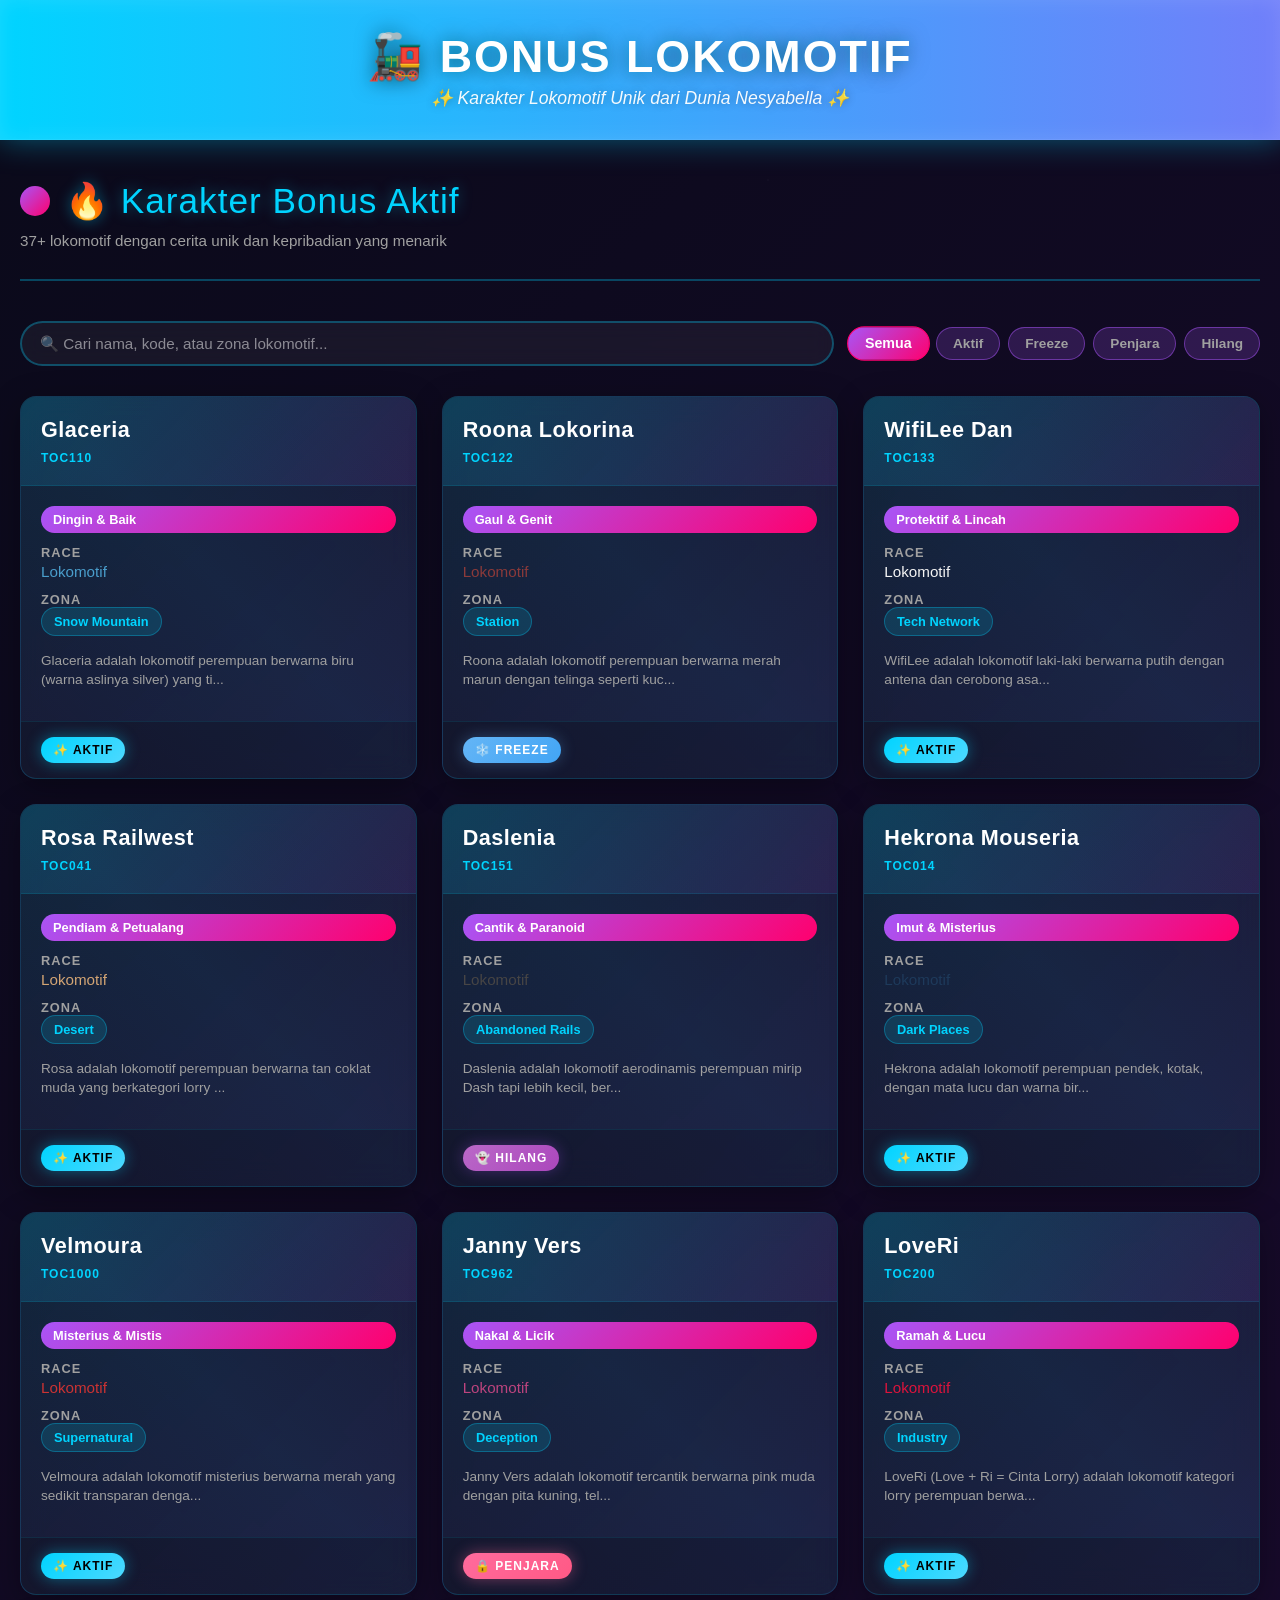
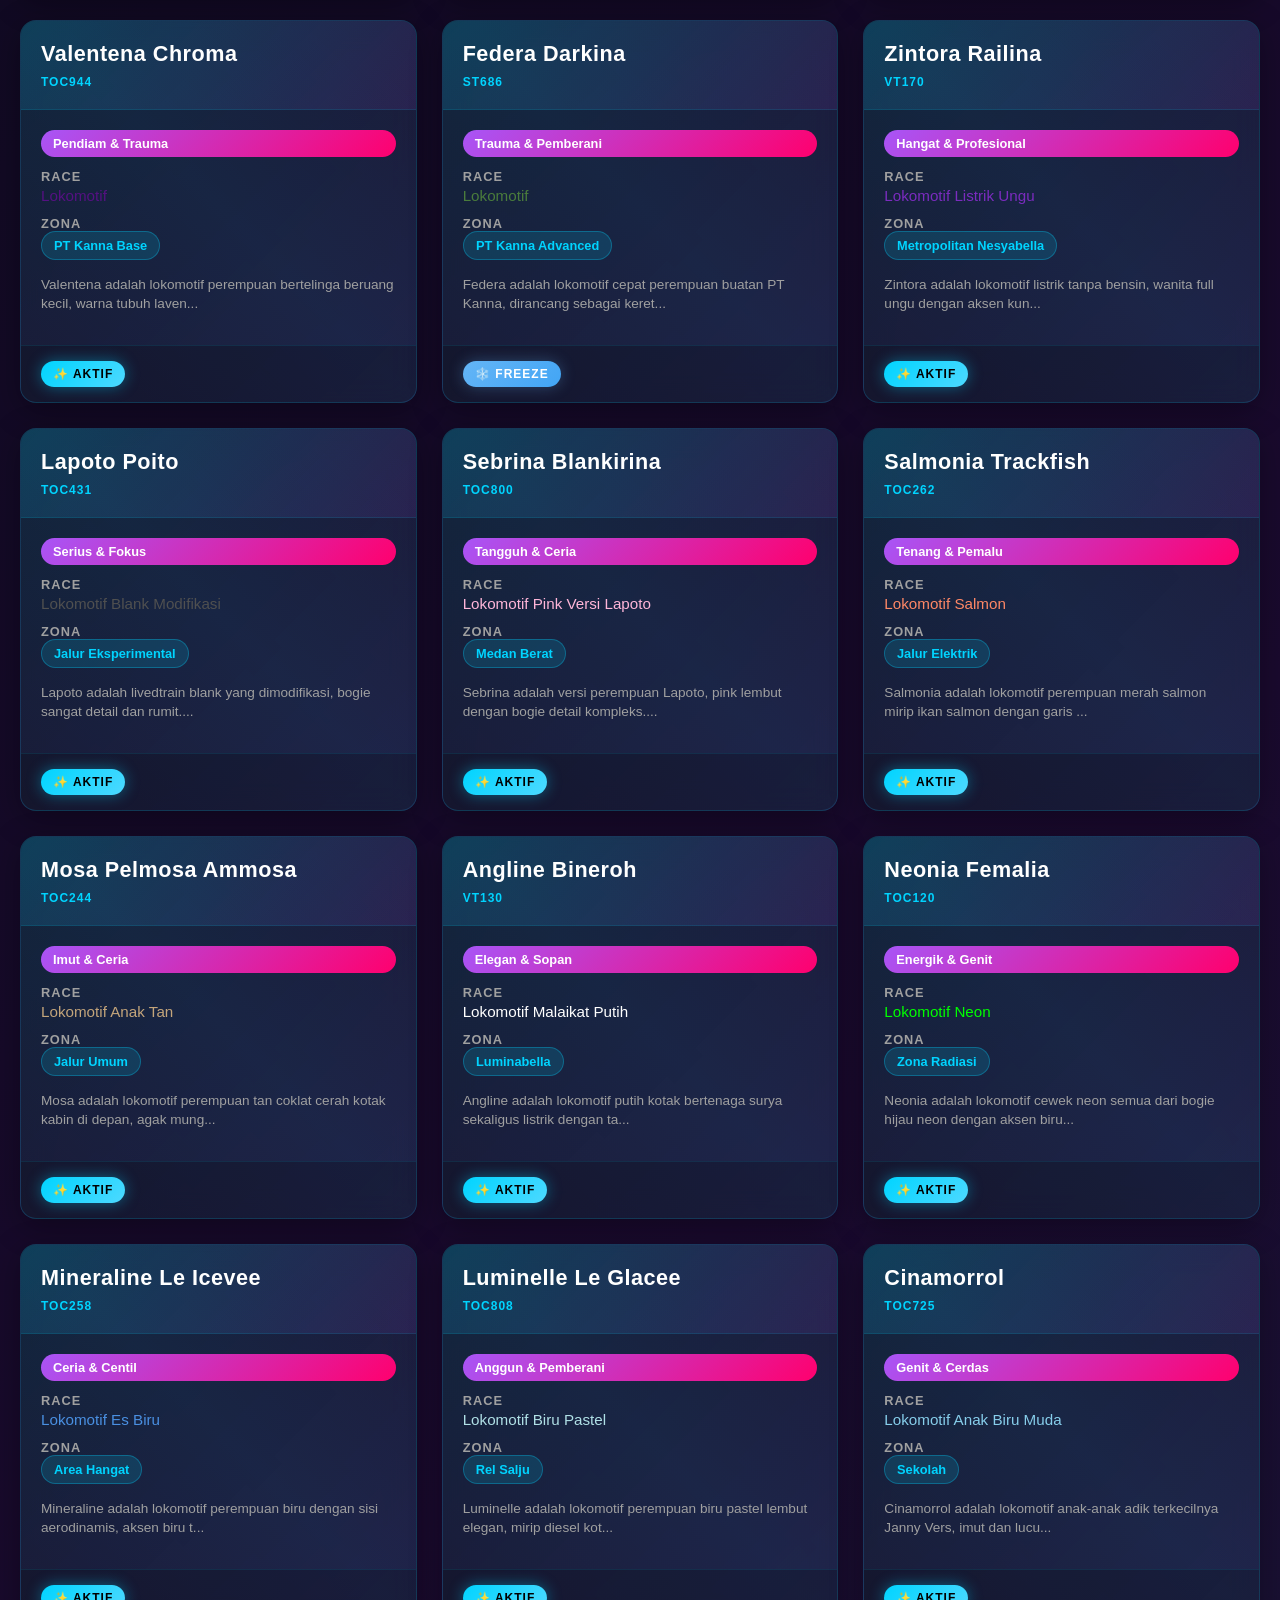
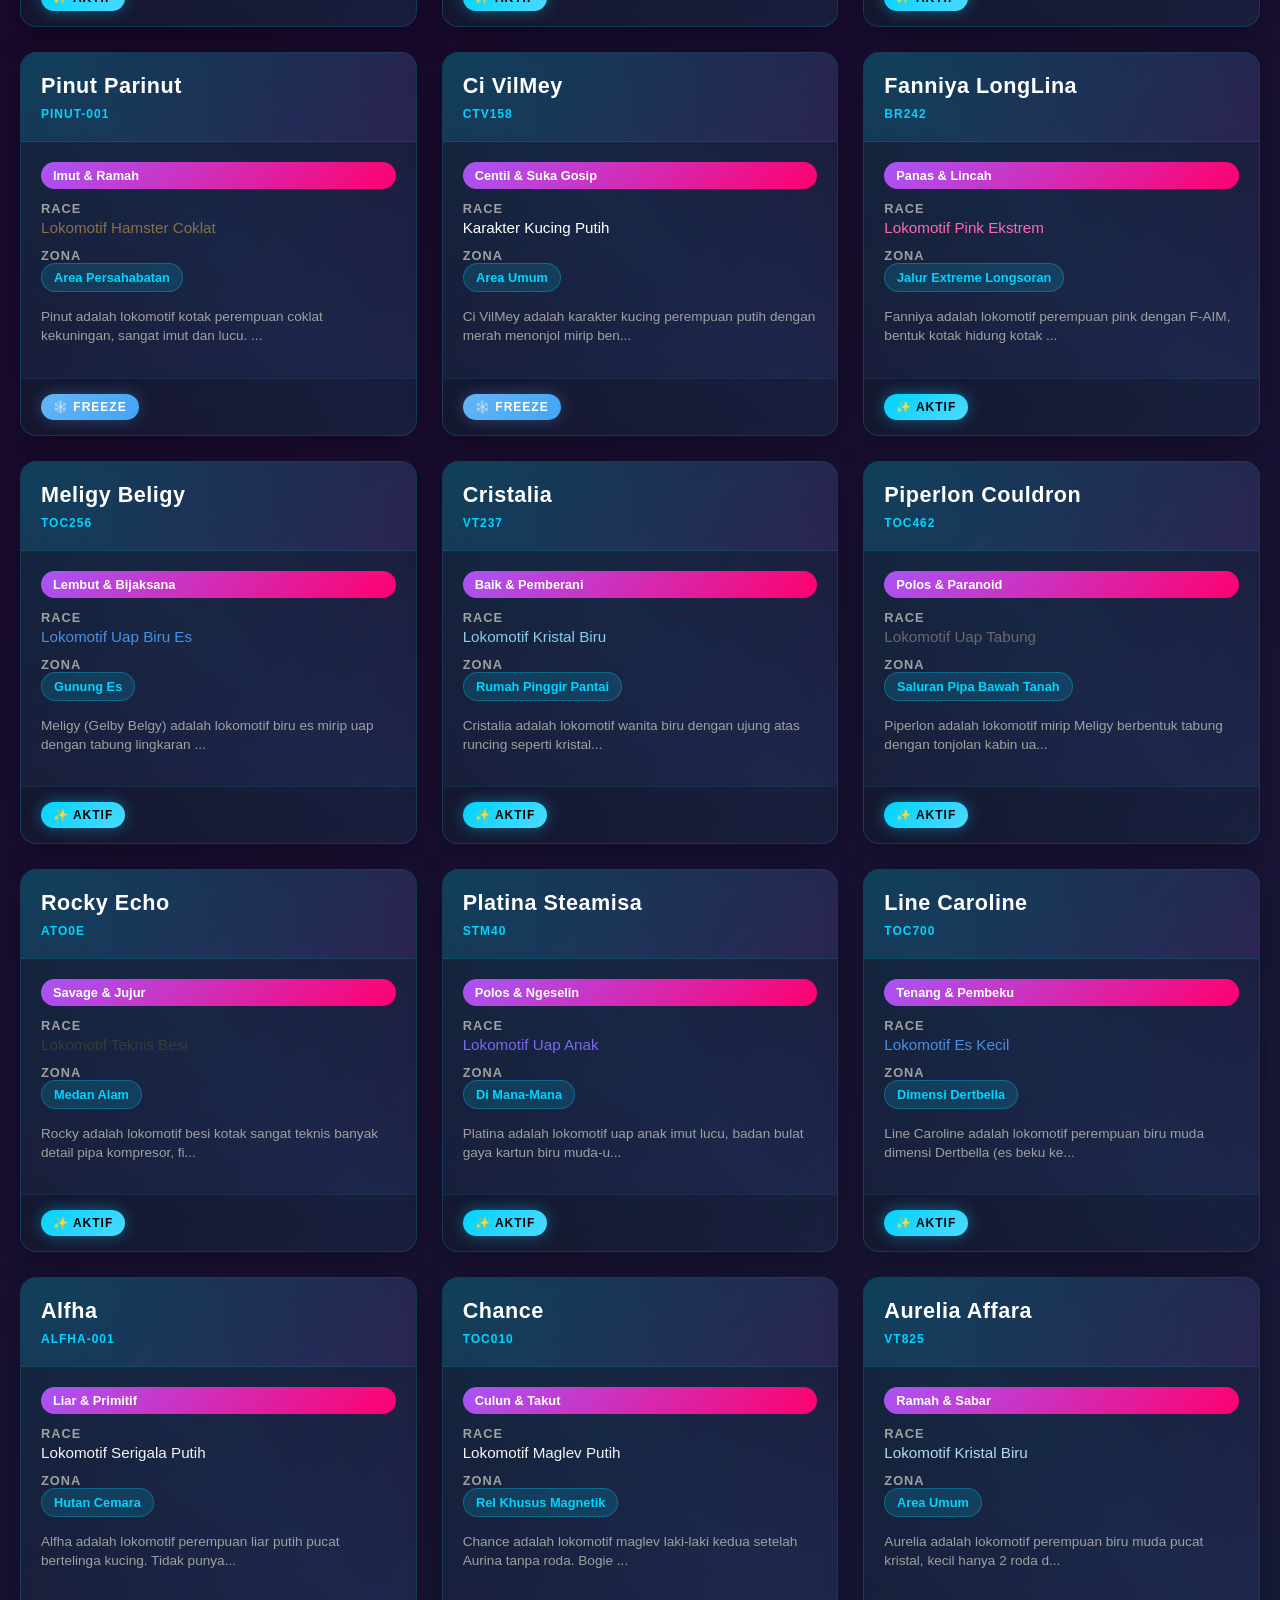
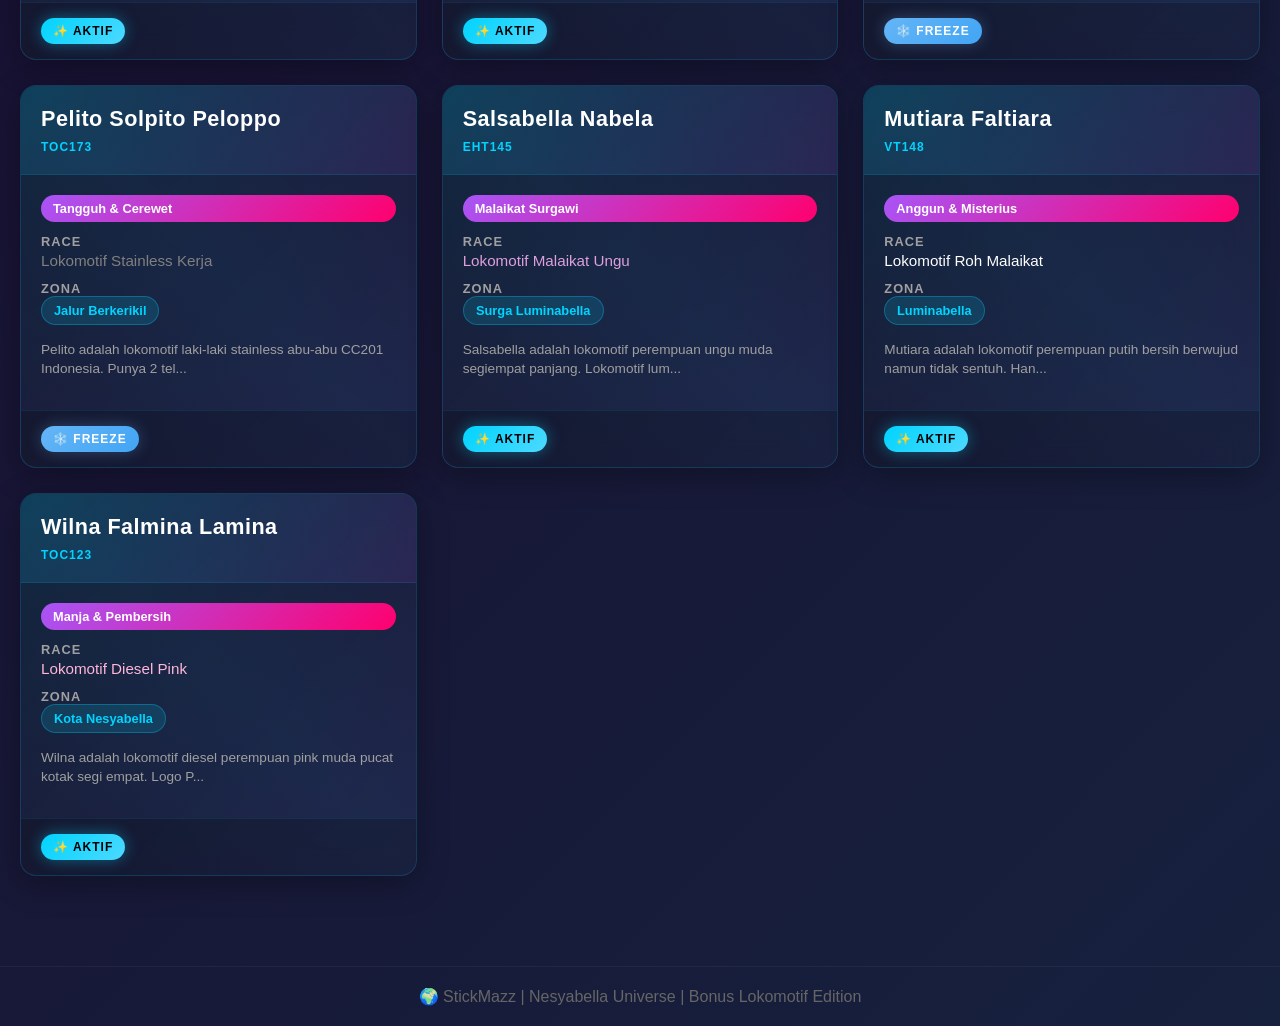
==== Bonus Characters Enhanced.html @ 3838b9ca "Add files via upload" ====
<!DOCTYPE html>
<html lang="id">
<head>
    <meta charset="UTF-8">
    <meta name="viewport" content="width=device-width, initial-scale=1.0">
    <title>🚂 StickMazz - Bonus Lokomotif (Enhanced)</title>
    <style>
        * {
            margin: 0;
            padding: 0;
            box-sizing: border-box;
        }

        body {
            font-family: 'Segoe UI', Tahoma, Geneva, Verdana, sans-serif;
            background: linear-gradient(135deg, #0a0a1a 0%, #1a0a2e 50%, #16213e 100%);
            color: #e0e0e0;
            min-height: 100vh;
            position: relative;
            overflow-x: hidden;
        }

        /* Background particles effect */
        body::before {
            content: '';
            position: fixed;
            top: 0;
            left: 0;
            width: 100%;
            height: 100%;
            background: radial-gradient(2px 2px at 20% 30%, #eee, rgba(0,0,0,0)),
                        radial-gradient(2px 2px at 60% 70%, #fff, rgba(0,0,0,0)),
                        radial-gradient(1px 1px at 50% 50%, #ddd, rgba(0,0,0,0)),
                        radial-gradient(1px 1px at 80% 10%, #fff, rgba(0,0,0,0)),
                        radial-gradient(2px 2px at 90% 60%, #eee, rgba(0,0,0,0)),
                        radial-gradient(1px 1px at 30% 80%, #fff, rgba(0,0,0,0));
            background-size: 500% 500%, 350% 350%, 250% 250%, 200% 200%, 150% 150%, 100% 100%;
            background-position: 0% 0%, 40% 60%, 130% 270%, 70% 100%, 150% 140%, 90% 10%;
            background-repeat: repeat;
            pointer-events: none;
            z-index: 1;
            opacity: 0.03;
            animation: shift 20s infinite linear;
        }

        @keyframes shift {
            0% { background-position: 0% 0%, 40% 60%, 130% 270%, 70% 100%, 150% 140%, 90% 10%; }
            100% { background-position: 100% 100%, 140% 160%, 230% 370%, 170% 200%, 250% 240%, 190% 110%; }
        }

        header {
            position: relative;
            z-index: 10;
            background: linear-gradient(90deg, #00d4ff 0%, #a855f7 50%, #ff006e 100%);
            background-size: 300% 300%;
            animation: gradientShift 8s ease infinite;
            padding: 30px 20px;
            text-align: center;
            box-shadow: 0 0 30px rgba(0, 212, 255, 0.4), inset 0 0 20px rgba(255, 255, 255, 0.1);
            border-bottom: 1px solid rgba(255, 255, 255, 0.1);
        }

        @keyframes gradientShift {
            0% { background-position: 0% 50%; }
            50% { background-position: 100% 50%; }
            100% { background-position: 0% 50%; }
        }

        header h1 {
            font-size: 2.8rem;
            color: #fff;
            text-shadow: 0 0 20px rgba(0, 0, 0, 0.5), 0 0 10px rgba(0, 212, 255, 0.3);
            margin-bottom: 5px;
            letter-spacing: 2px;
            font-weight: 800;
        }

        header p {
            font-size: 1.1rem;
            color: rgba(255, 255, 255, 0.95);
            font-style: italic;
            text-shadow: 0 0 10px rgba(0, 0, 0, 0.3);
        }

        .container {
            max-width: 1600px;
            margin: 0 auto;
            padding: 40px 20px;
            position: relative;
            z-index: 2;
        }

        .section-header {
            margin-bottom: 40px;
            padding-bottom: 20px;
            border-bottom: 2px solid rgba(0, 212, 255, 0.3);
        }

        .section-title {
            font-size: 2.2rem;
            color: #00d4ff;
            margin-bottom: 10px;
            text-shadow: 0 0 15px rgba(0, 212, 255, 0.4);
            letter-spacing: 1px;
            display: flex;
            align-items: center;
            gap: 15px;
        }

        .section-title::before {
            content: '';
            display: inline-block;
            width: 30px;
            height: 30px;
            background: linear-gradient(135deg, #a855f7, #ff006e);
            border-radius: 50%;
            animation: pulse 2s ease-in-out infinite;
        }

        @keyframes pulse {
            0%, 100% { transform: scale(1); }
            50% { transform: scale(1.2); }
        }

        .section-subtitle {
            font-size: 0.95rem;
            color: #a0a0a0;
            margin-bottom: 10px;
        }

        /* Search & Filter Section */
        .search-section {
            display: flex;
            gap: 15px;
            margin-bottom: 30px;
            flex-wrap: wrap;
            align-items: center;
        }

        .search-box {
            flex: 1;
            min-width: 250px;
            position: relative;
        }

        .search-box input {
            width: 100%;
            padding: 12px 18px;
            background: rgba(255, 255, 255, 0.05);
            border: 2px solid rgba(0, 212, 255, 0.3);
            border-radius: 25px;
            color: #fff;
            font-size: 0.95rem;
            backdrop-filter: blur(10px);
            transition: all 0.3s ease;
        }

        .search-box input:focus {
            outline: none;
            border-color: #00d4ff;
            background: rgba(0, 212, 255, 0.1);
            box-shadow: 0 0 20px rgba(0, 212, 255, 0.3);
        }

        .search-box input::placeholder {
            color: rgba(255, 255, 255, 0.5);
        }

        .filter-chips {
            display: flex;
            gap: 8px;
            flex-wrap: wrap;
        }

        .filter-btn {
            padding: 8px 16px;
            background: rgba(168, 85, 247, 0.2);
            border: 1px solid rgba(168, 85, 247, 0.5);
            border-radius: 20px;
            color: #a0a0a0;
            cursor: pointer;
            transition: all 0.3s ease;
            font-size: 0.85rem;
            font-weight: 600;
        }

        .filter-btn:hover,
        .filter-btn.active {
            background: linear-gradient(135deg, #a855f7, #ff006e);
            border-color: #ff006e;
            color: #fff;
            transform: scale(1.05);
        }

        /* Grid Layout */
        .grid-container {
            display: grid;
            grid-template-columns: repeat(auto-fill, minmax(300px, 1fr));
            gap: 25px;
            margin-bottom: 50px;
        }

        /* Character Card - PREMIUM DESIGN */
        .char-card {
            position: relative;
            height: 100%;
            cursor: pointer;
            perspective: 1000px;
        }

        .card-inner {
            background: linear-gradient(135deg, rgba(20, 20, 40, 0.9), rgba(40, 20, 60, 0.7));
            border: 1px solid rgba(0, 212, 255, 0.2);
            border-radius: 16px;
            padding: 0;
            backdrop-filter: blur(15px);
            transition: all 0.4s cubic-bezier(0.34, 1.56, 0.64, 1);
            display: flex;
            flex-direction: column;
            height: 100%;
            overflow: hidden;
            position: relative;
            box-shadow: 0 8px 32px rgba(0, 0, 0, 0.3);
        }

        /* Animated gradient background */
        .card-inner::before {
            content: '';
            position: absolute;
            top: 0;
            left: 0;
            right: 0;
            bottom: 0;
            background: linear-gradient(45deg, 
                transparent 0%, 
                rgba(0, 212, 255, 0.1) 50%, 
                transparent 100%);
            background-size: 200% 200%;
            animation: gradientFlow 6s ease infinite;
            pointer-events: none;
            z-index: 1;
        }

        @keyframes gradientFlow {
            0% { background-position: 0% 0%; }
            50% { background-position: 100% 100%; }
            100% { background-position: 0% 0%; }
        }

        .char-card:hover .card-inner {
            transform: translateY(-12px) scale(1.02);
            border-color: rgba(0, 212, 255, 0.6);
            box-shadow: 0 16px 48px rgba(0, 212, 255, 0.3), inset 0 0 20px rgba(0, 212, 255, 0.1);
        }

        .card-header {
            padding: 20px;
            background: linear-gradient(135deg, rgba(0, 212, 255, 0.15), rgba(168, 85, 247, 0.1));
            border-bottom: 1px solid rgba(0, 212, 255, 0.1);
            position: relative;
            z-index: 2;
        }

        .char-name {
            font-size: 1.35rem;
            font-weight: 800;
            color: #fff;
            margin-bottom: 8px;
            letter-spacing: 0.5px;
        }

        .char-code {
            font-size: 0.75rem;
            color: #00d4ff;
            font-weight: 600;
            letter-spacing: 1px;
            text-transform: uppercase;
        }

        .card-body {
            padding: 20px;
            flex-grow: 1;
            display: flex;
            flex-direction: column;
            position: relative;
            z-index: 2;
        }

        .info-item {
            margin-bottom: 12px;
            font-size: 0.9rem;
        }

        .info-label {
            color: #a0a0a0;
            font-weight: 600;
            font-size: 0.8rem;
            text-transform: uppercase;
            letter-spacing: 1px;
        }

        .info-value {
            color: #fff;
            margin-top: 3px;
            font-size: 0.95rem;
        }

        .vibe-tag {
            display: inline-block;
            background: linear-gradient(135deg, #a855f7, #ff006e);
            color: #fff;
            padding: 6px 12px;
            border-radius: 15px;
            font-size: 0.8rem;
            font-weight: 600;
            margin-bottom: 12px;
        }

        .zone-tag {
            display: inline-block;
            background: rgba(0, 212, 255, 0.15);
            color: #00d4ff;
            padding: 6px 12px;
            border-radius: 15px;
            font-size: 0.8rem;
            font-weight: 600;
            border: 1px solid rgba(0, 212, 255, 0.3);
        }

        .card-footer {
            padding: 15px 20px;
            border-top: 1px solid rgba(0, 212, 255, 0.1);
            background: rgba(0, 0, 0, 0.2);
            position: relative;
            z-index: 2;
            display: flex;
            justify-content: space-between;
            align-items: center;
        }

        /* Status Indicators */
        .status-badge {
            display: inline-flex;
            align-items: center;
            gap: 6px;
            padding: 6px 12px;
            border-radius: 20px;
            font-size: 0.75rem;
            font-weight: 700;
            text-transform: uppercase;
            letter-spacing: 1px;
            backdrop-filter: blur(10px);
        }

        .status-active {
            background: linear-gradient(135deg, #00d4ff, #4dd9ff);
            color: #000;
            box-shadow: 0 0 15px rgba(0, 212, 255, 0.4);
            animation: pulse-glow 2s ease-in-out infinite;
        }

        .status-inactive {
            background: linear-gradient(135deg, #64b5f6, #42a5f5);
            color: #fff;
            box-shadow: 0 0 15px rgba(100, 181, 246, 0.3);
            animation: freeze-pulse 3s ease-in-out infinite;
        }

        .status-suspended {
            background: linear-gradient(135deg, #ff6b9d, #ff5985);
            color: #fff;
            box-shadow: 0 0 15px rgba(255, 107, 157, 0.4);
            animation: danger-pulse 0.6s ease-in-out infinite;
        }

        .status-missing {
            background: linear-gradient(135deg, #ba68c8, #ab47bc);
            color: #fff;
            box-shadow: 0 0 15px rgba(168, 85, 247, 0.3);
            animation: fade-pulse 4s ease-in-out infinite;
        }

        .status-planning {
            background: linear-gradient(135deg, #ffd54f, #ffb74d);
            color: #000;
            box-shadow: 0 0 15px rgba(255, 213, 79, 0.3);
            animation: shimmer 2s ease-in-out infinite;
        }

        @keyframes pulse-glow {
            0%, 100% { box-shadow: 0 0 15px rgba(0, 212, 255, 0.4); }
            50% { box-shadow: 0 0 25px rgba(0, 212, 255, 0.7); }
        }

        @keyframes freeze-pulse {
            0%, 100% { opacity: 0.8; }
            50% { opacity: 0.6; }
        }

        @keyframes danger-pulse {
            0%, 100% { transform: scale(1); }
            50% { transform: scale(1.1); }
        }

        @keyframes fade-pulse {
            0%, 100% { opacity: 0.6; }
            50% { opacity: 0.3; }
        }

        @keyframes shimmer {
            0%, 100% { opacity: 1; }
            50% { opacity: 0.7; }
        }

        /* Modal */
        .modal {
            display: none;
            position: fixed;
            top: 0;
            left: 0;
            width: 100%;
            height: 100%;
            background: linear-gradient(135deg, rgba(0, 0, 0, 0.7), rgba(40, 20, 60, 0.5));
            backdrop-filter: blur(8px);
            z-index: 1000;
            align-items: center;
            justify-content: center;
            padding: 20px;
            animation: fadeIn 0.3s ease;
        }

        .modal.show {
            display: flex;
        }

        @keyframes fadeIn {
            from { opacity: 0; }
            to { opacity: 1; }
        }

        .modal-content {
            background: linear-gradient(135deg, #0a0a1a 0%, #1a0a2e 100%);
            border: 1px solid rgba(0, 212, 255, 0.3);
            border-radius: 20px;
            padding: 40px;
            max-width: 800px;
            width: 100%;
            max-height: 85vh;
            overflow-y: auto;
            box-shadow: 0 0 60px rgba(0, 212, 255, 0.4), inset 0 0 30px rgba(0, 212, 255, 0.1);
            animation: slideUp 0.4s cubic-bezier(0.34, 1.56, 0.64, 1);
            position: relative;
            z-index: 1001;
        }

        @keyframes slideUp {
            from {
                opacity: 0;
                transform: translateY(40px);
            }
            to {
                opacity: 1;
                transform: translateY(0);
            }
        }

        .modal-close {
            position: absolute;
            top: 20px;
            right: 20px;
            background: rgba(255, 107, 157, 0.2);
            border: none;
            color: #ff6b9d;
            font-size: 28px;
            cursor: pointer;
            width: 40px;
            height: 40px;
            border-radius: 50%;
            display: flex;
            align-items: center;
            justify-content: center;
            transition: all 0.3s ease;
        }

        .modal-close:hover {
            background: rgba(255, 107, 157, 0.4);
            transform: scale(1.2) rotate(90deg);
        }

        .modal-header {
            margin-bottom: 30px;
            padding-bottom: 20px;
            border-bottom: 2px solid rgba(0, 212, 255, 0.3);
        }

        .modal-title {
            font-size: 2rem;
            color: #00d4ff;
            text-shadow: 0 0 15px rgba(0, 212, 255, 0.3);
            margin-bottom: 10px;
        }

        .modal-meta {
            display: flex;
            gap: 15px;
            flex-wrap: wrap;
            margin-top: 15px;
        }

        .modal-body {
            color: #e0e0e0;
            line-height: 1.7;
        }

        .modal-body p {
            margin-bottom: 18px;
            text-align: justify;
        }

        .modal-body strong {
            color: #00d4ff;
        }

        /* Responsive */
        @media (max-width: 768px) {
            header h1 {
                font-size: 1.8rem;
            }

            .grid-container {
                grid-template-columns: repeat(auto-fill, minmax(260px, 1fr));
                gap: 15px;
            }

            .modal-content {
                padding: 30px 20px;
                margin: 20px;
            }

            .section-title {
                font-size: 1.6rem;
            }
        }

        footer {
            text-align: center;
            padding: 20px;
            color: #666;
            border-top: 1px solid rgba(255, 255, 255, 0.05);
            position: relative;
            z-index: 2;
        }
    </style>
</head>
<body>
    <header>
        <h1>🚂 BONUS LOKOMOTIF</h1>
        <p>✨ Karakter Lokomotif Unik dari Dunia Nesyabella ✨</p>
    </header>

    <div class="container">
        <div class="section-header">
            <div class="section-title">🔥 Karakter Bonus Aktif</div>
            <p class="section-subtitle">37+ lokomotif dengan cerita unik dan kepribadian yang menarik</p>
        </div>

        <div class="search-section">
            <div class="search-box">
                <input type="text" id="searchInput" placeholder="🔍 Cari nama, kode, atau zona lokomotif...">
            </div>
            <div class="filter-chips">
                <button class="filter-btn active" data-status="all">Semua</button>
                <button class="filter-btn" data-status="active">Aktif</button>
                <button class="filter-btn" data-status="inactive">Freeze</button>
                <button class="filter-btn" data-status="suspended">Penjara</button>
                <button class="filter-btn" data-status="missing">Hilang</button>
            </div>
        </div>

        <div class="grid-container" id="charactersGrid"></div>
    </div>

    <!-- Modal -->
    <div class="modal" id="detailModal">
        <div class="modal-content">
            <button class="modal-close" onclick="closeModal()">✕</button>
            <div class="modal-header">
                <h2 class="modal-title" id="modalName"></h2>
                <div class="modal-meta" id="modalMeta"></div>
            </div>
            <div class="modal-body" id="modalBody"></div>
        </div>
    </div>

    <footer>
        🌍 StickMazz | Nesyabella Universe | Bonus Lokomotif Edition
    </footer>

    <script>
        // Character data dari bonus-characters.js
        let allCharacters = [];
        let filteredCharacters = [];
        let currentFilter = 'all';
        let currentSearch = '';

        // Load characters (placeholder - akan diisi dari bonus-characters.js)
        async function loadCharacters() {
            // Assume bonusCharactersDatabase tersedia dari bonus-characters.js
            if (typeof bonusCharactersDatabase !== 'undefined') {
                allCharacters = bonusCharactersDatabase;
                filterCharacters();
                renderGrid();
            }
        }

        function filterCharacters() {
            filteredCharacters = allCharacters.filter(char => {
                const matchFilter = currentFilter === 'all' || char.status === currentFilter;
                const matchSearch = currentSearch === '' || 
                    char.name.toLowerCase().includes(currentSearch.toLowerCase()) ||
                    char.code.toLowerCase().includes(currentSearch.toLowerCase()) ||
                    char.zone.toLowerCase().includes(currentSearch.toLowerCase()) ||
                    char.vibe.toLowerCase().includes(currentSearch.toLowerCase());
                return matchFilter && matchSearch;
            });
        }

        function renderGrid() {
            const grid = document.getElementById('charactersGrid');
            grid.innerHTML = filteredCharacters.map(char => `
                <div class="char-card" onclick="openModal('${char.id}')">
                    <div class="card-inner">
                        <div class="card-header">
                            <div class="char-name">${char.name}</div>
                            <div class="char-code">${char.code}</div>
                        </div>
                        <div class="card-body">
                            <div class="vibe-tag">${char.vibe}</div>
                            <div class="info-item">
                                <div class="info-label">Race</div>
                                <div class="info-value" style="color: ${char.color}">${char.race || 'Lokomotif'}</div>
                            </div>
                            <div class="info-item">
                                <div class="info-label">Zona</div>
                                <div class="zone-tag">${char.zone}</div>
                            </div>
                            <div class="info-item" style="margin-top: auto;">
                                <div class="info-value" style="font-size: 0.85rem; color: #a0a0a0; line-height: 1.4;">
                                    ${char.story.substring(0, 80)}...
                                </div>
                            </div>
                        </div>
                        <div class="card-footer">
                            <span class="status-badge status-${char.status}">
                                ${char.status === 'active' ? '✨ AKTIF' : 
                                  char.status === 'inactive' ? '❄️ FREEZE' :
                                  char.status === 'suspended' ? '🔒 PENJARA' :
                                  char.status === 'missing' ? '👻 HILANG' : '📋 PLANNING'}
                            </span>
                        </div>
                    </div>
                </div>
            `).join('');
        }

        function openModal(id) {
            const char = allCharacters.find(c => c.id === id);
            if (!char) return;

            document.getElementById('modalName').textContent = char.name;
            document.getElementById('modalMeta').innerHTML = `
                <span class="status-badge status-${char.status}">
                    ${char.status.toUpperCase()}
                </span>
                <span class="zone-tag">${char.code}</span>
                <span class="zone-tag" style="background: rgba(168,85,247,0.15); border-color: rgba(168,85,247,0.3); color: #ba68c8;">${char.zone}</span>
            `;
            document.getElementById('modalBody').innerHTML = `
                <p><strong>Vibe:</strong> ${char.vibe}</p>
                <p><strong>Zona:</strong> ${char.zone}</p>
                <p><strong>Status:</strong> ${char.status}</p>
                <hr style="border: none; border-top: 1px solid rgba(0,212,255,0.2); margin: 20px 0;">
                <p>${char.story}</p>
            `;
            document.getElementById('detailModal').classList.add('show');
        }

        function closeModal() {
            document.getElementById('detailModal').classList.remove('show');
        }

        // Event listeners
        document.getElementById('searchInput')?.addEventListener('input', (e) => {
            currentSearch = e.target.value;
            filterCharacters();
            renderGrid();
        });

        document.querySelectorAll('.filter-btn').forEach(btn => {
            btn.addEventListener('click', function() {
                document.querySelectorAll('.filter-btn').forEach(b => b.classList.remove('active'));
                this.classList.add('active');
                currentFilter = this.dataset.status;
                filterCharacters();
                renderGrid();
            });
        });

        document.getElementById('detailModal')?.addEventListener('click', (e) => {
            if (e.target.id === 'detailModal') closeModal();
        });

        // Initialize
        window.addEventListener('load', loadCharacters);
    </script>
    <script src="bonus-characters.js"></script>
</body>
</html>
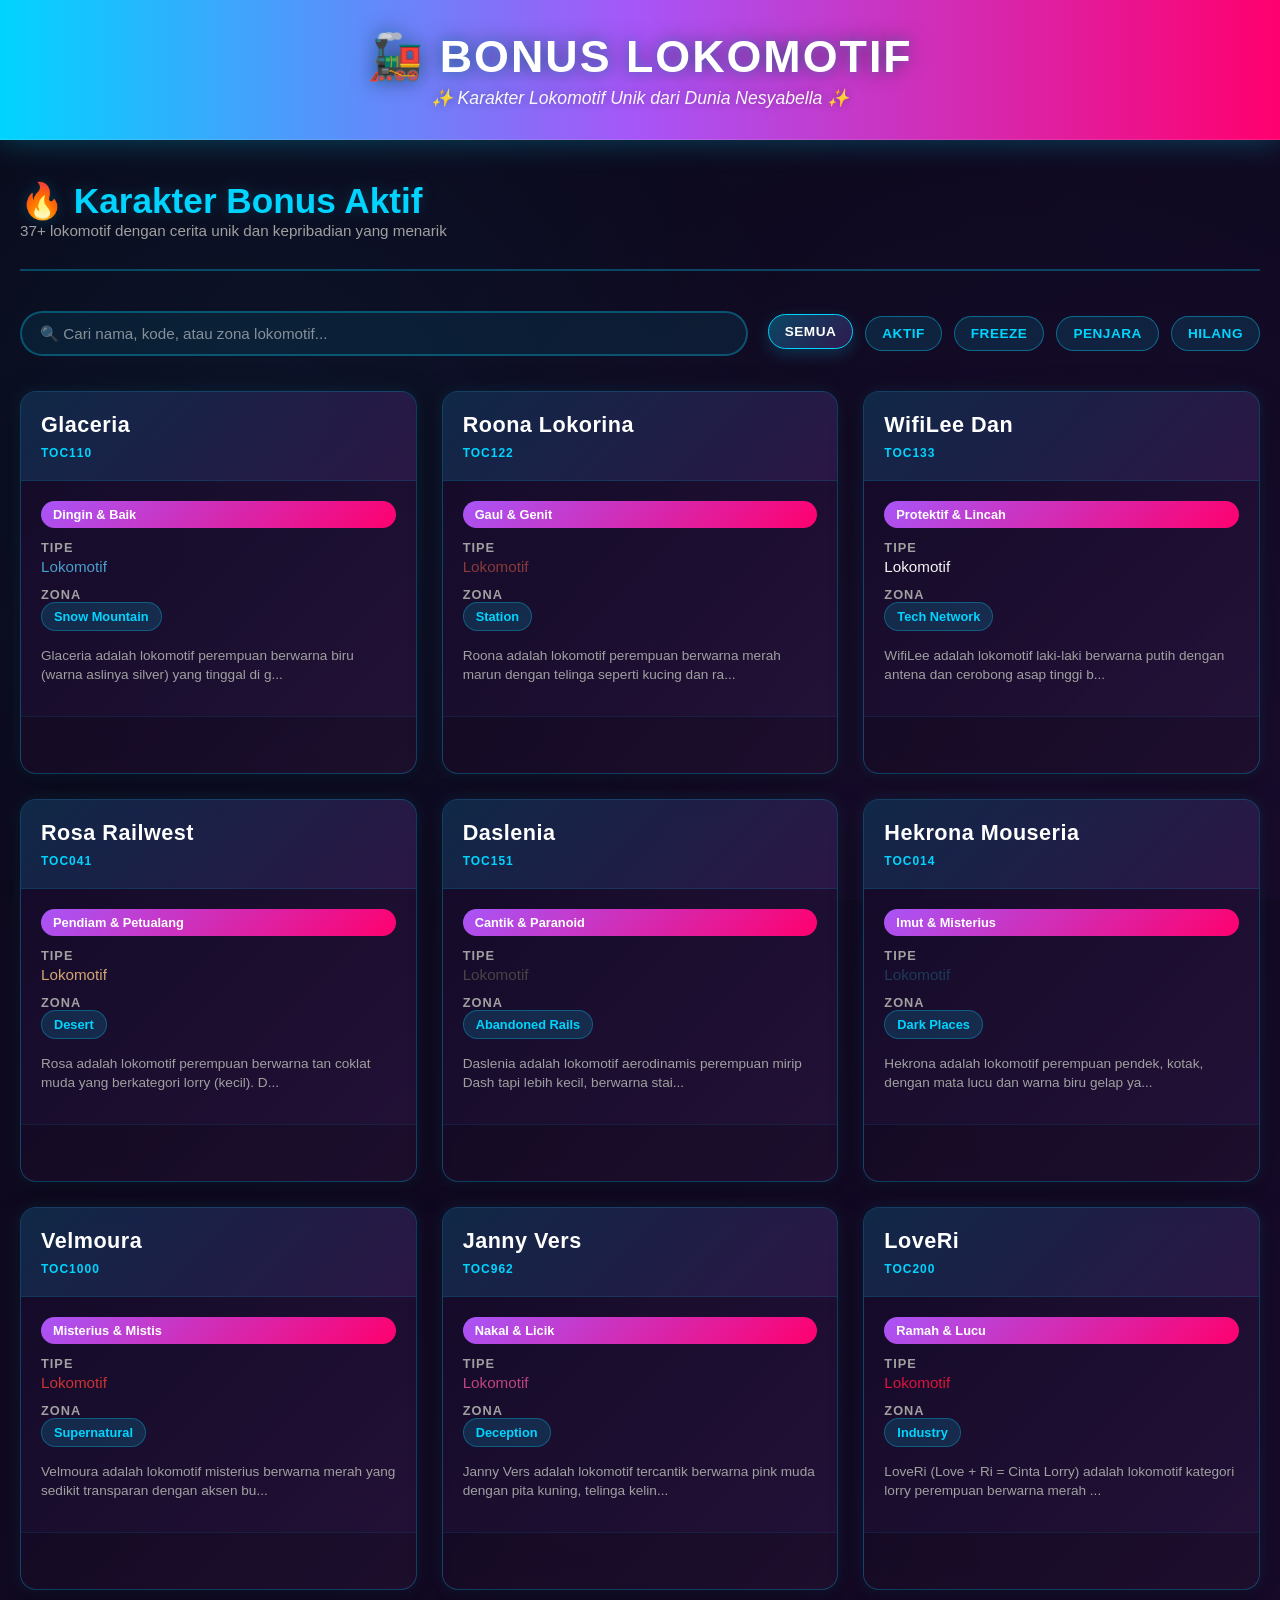
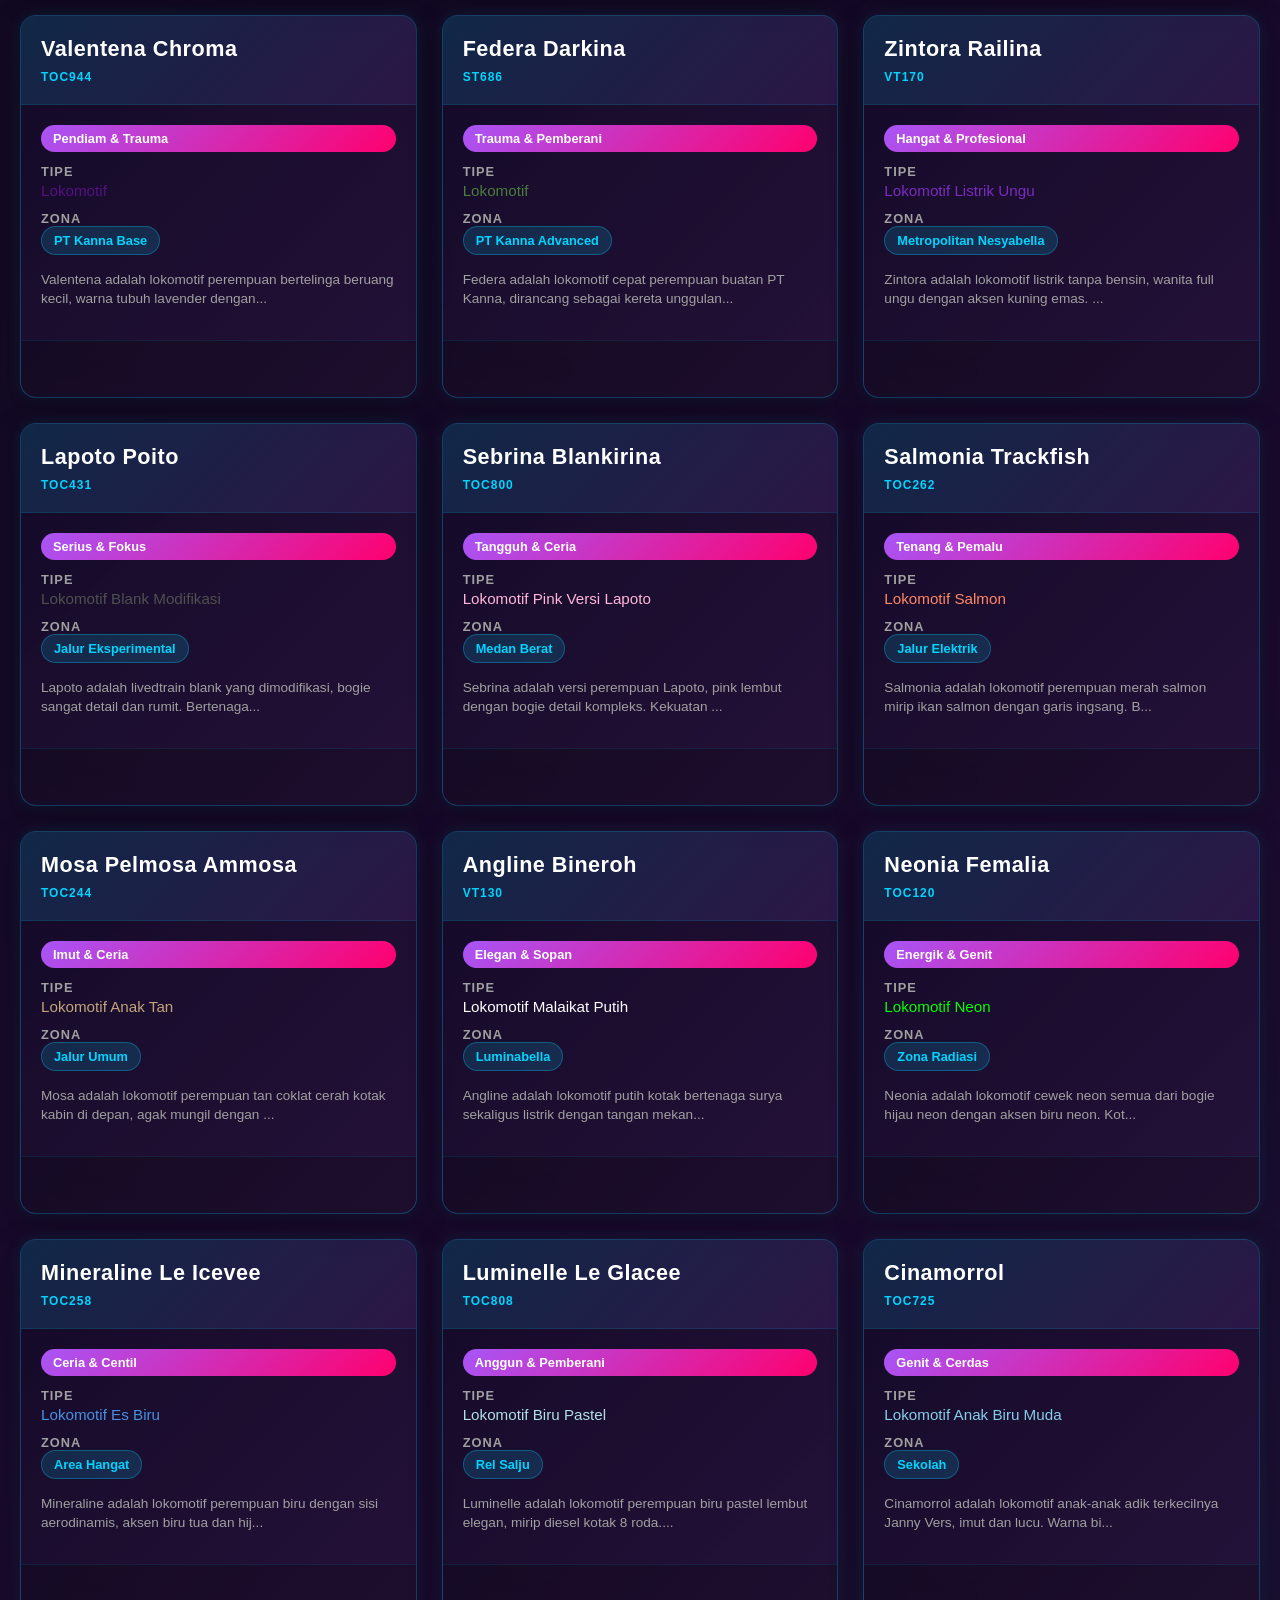
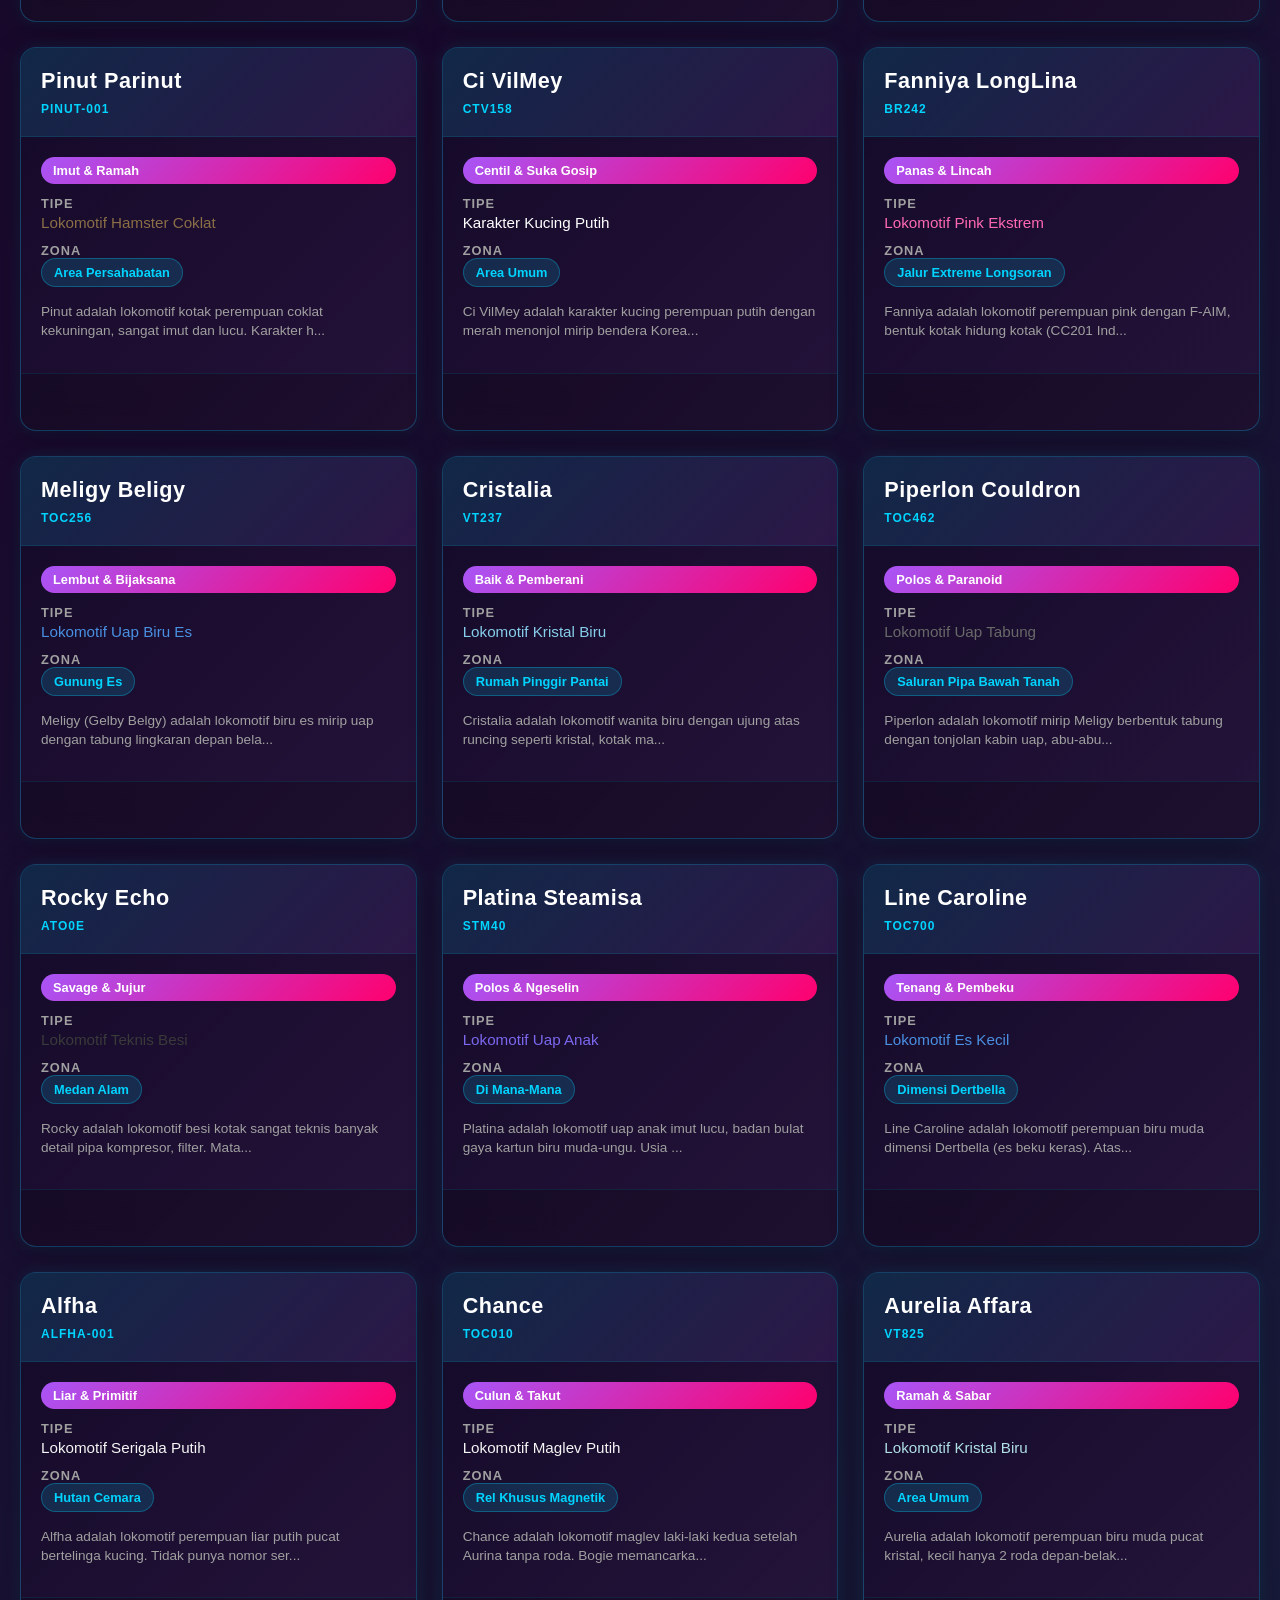
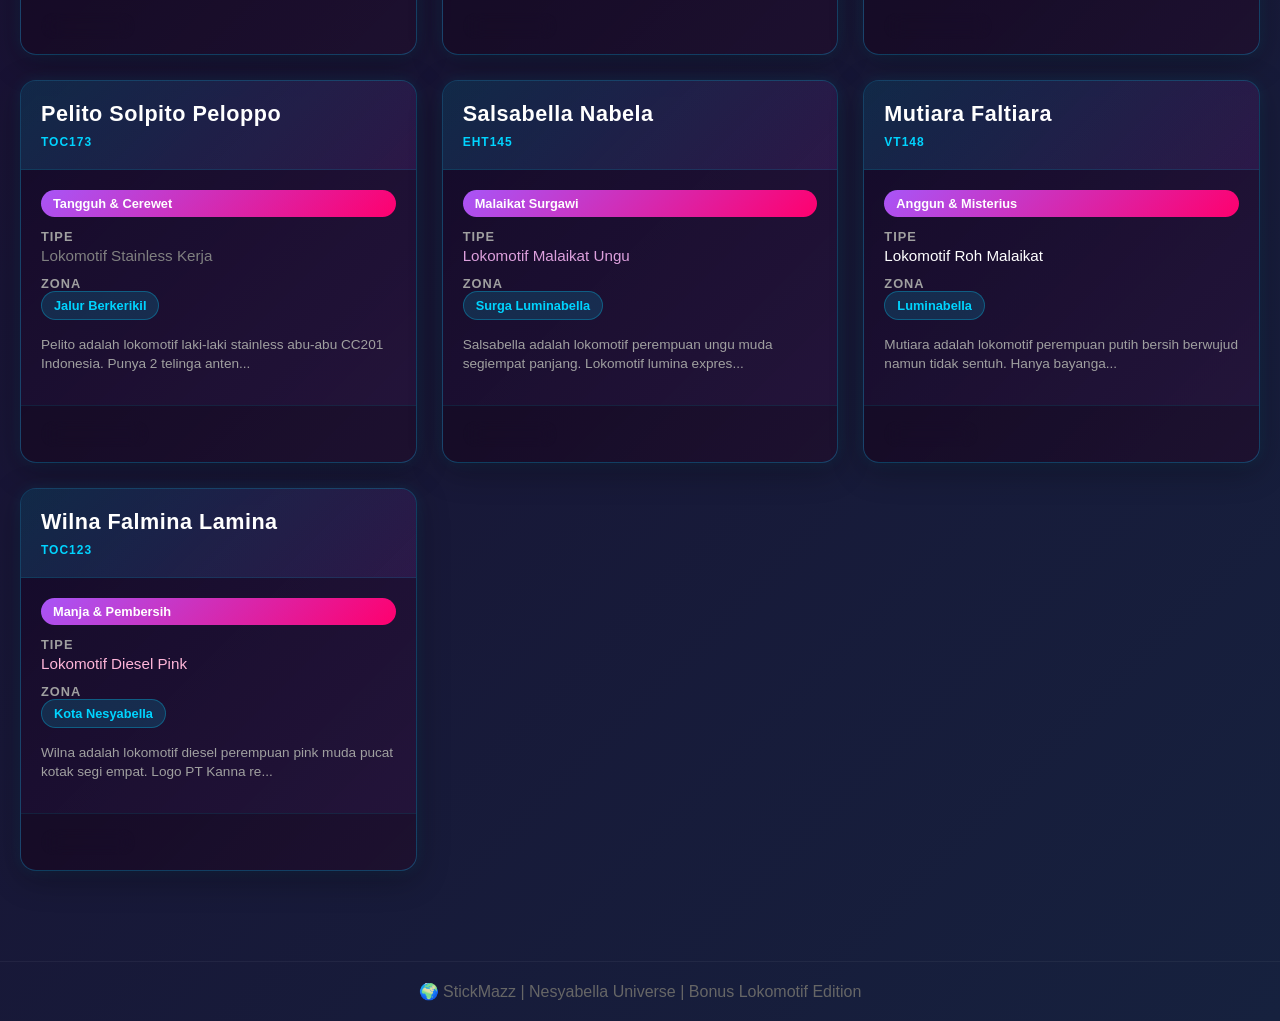
==== commit 9bd5c470: "Add files via upload" ====
--- a/Bonus Characters Enhanced.html
+++ b/Bonus Characters Enhanced.html
@@ -20,7 +20,7 @@
             overflow-x: hidden;
         }
 
-        /* Background particles effect */
+        /* Optimized background - no animation */
         body::before {
             content: '';
             position: fixed;
@@ -28,42 +28,21 @@
             left: 0;
             width: 100%;
             height: 100%;
-            background: radial-gradient(2px 2px at 20% 30%, #eee, rgba(0,0,0,0)),
-                        radial-gradient(2px 2px at 60% 70%, #fff, rgba(0,0,0,0)),
-                        radial-gradient(1px 1px at 50% 50%, #ddd, rgba(0,0,0,0)),
-                        radial-gradient(1px 1px at 80% 10%, #fff, rgba(0,0,0,0)),
-                        radial-gradient(2px 2px at 90% 60%, #eee, rgba(0,0,0,0)),
-                        radial-gradient(1px 1px at 30% 80%, #fff, rgba(0,0,0,0));
-            background-size: 500% 500%, 350% 350%, 250% 250%, 200% 200%, 150% 150%, 100% 100%;
-            background-position: 0% 0%, 40% 60%, 130% 270%, 70% 100%, 150% 140%, 90% 10%;
-            background-repeat: repeat;
+            background: 
+                radial-gradient(circle at 20% 50%, rgba(0, 212, 255, 0.05) 0%, transparent 50%),
+                radial-gradient(circle at 80% 80%, rgba(168, 85, 247, 0.05) 0%, transparent 50%);
             pointer-events: none;
             z-index: 1;
-            opacity: 0.03;
-            animation: shift 20s infinite linear;
-        }
-
-        @keyframes shift {
-            0% { background-position: 0% 0%, 40% 60%, 130% 270%, 70% 100%, 150% 140%, 90% 10%; }
-            100% { background-position: 100% 100%, 140% 160%, 230% 370%, 170% 200%, 250% 240%, 190% 110%; }
         }
 
         header {
             position: relative;
             z-index: 10;
             background: linear-gradient(90deg, #00d4ff 0%, #a855f7 50%, #ff006e 100%);
-            background-size: 300% 300%;
-            animation: gradientShift 8s ease infinite;
             padding: 30px 20px;
             text-align: center;
-            box-shadow: 0 0 30px rgba(0, 212, 255, 0.4), inset 0 0 20px rgba(255, 255, 255, 0.1);
+            box-shadow: 0 0 30px rgba(0, 212, 255, 0.3);
             border-bottom: 1px solid rgba(255, 255, 255, 0.1);
-        }
-
-        @keyframes gradientShift {
-            0% { background-position: 0% 50%; }
-            50% { background-position: 100% 50%; }
-            100% { background-position: 0% 50%; }
         }
 
         header h1 {
@@ -99,27 +78,9 @@
         .section-title {
             font-size: 2.2rem;
             color: #00d4ff;
-            margin-bottom: 10px;
-            text-shadow: 0 0 15px rgba(0, 212, 255, 0.4);
-            letter-spacing: 1px;
-            display: flex;
-            align-items: center;
-            gap: 15px;
-        }
-
-        .section-title::before {
-            content: '';
-            display: inline-block;
-            width: 30px;
-            height: 30px;
-            background: linear-gradient(135deg, #a855f7, #ff006e);
-            border-radius: 50%;
-            animation: pulse 2s ease-in-out infinite;
-        }
-
-        @keyframes pulse {
-            0%, 100% { transform: scale(1); }
-            50% { transform: scale(1.2); }
+            margin: 0;
+            text-shadow: 0 0 15px rgba(0, 212, 255, 0.2);
+            font-weight: 700;
         }
 
         .section-subtitle {
@@ -131,8 +92,8 @@
         /* Search & Filter Section */
         .search-section {
             display: flex;
-            gap: 15px;
-            margin-bottom: 30px;
+            gap: 20px;
+            margin-bottom: 35px;
             flex-wrap: wrap;
             align-items: center;
         }
@@ -140,26 +101,24 @@
         .search-box {
             flex: 1;
             min-width: 250px;
-            position: relative;
         }
 
         .search-box input {
             width: 100%;
             padding: 12px 18px;
-            background: rgba(255, 255, 255, 0.05);
+            background: rgba(0, 212, 255, 0.08);
             border: 2px solid rgba(0, 212, 255, 0.3);
             border-radius: 25px;
-            color: #fff;
+            color: #e0e0e0;
             font-size: 0.95rem;
-            backdrop-filter: blur(10px);
+            outline: none;
             transition: all 0.3s ease;
         }
 
         .search-box input:focus {
-            outline: none;
+            background: rgba(0, 212, 255, 0.12);
             border-color: #00d4ff;
-            background: rgba(0, 212, 255, 0.1);
-            box-shadow: 0 0 20px rgba(0, 212, 255, 0.3);
+            box-shadow: 0 0 20px rgba(0, 212, 255, 0.25);
         }
 
         .search-box input::placeholder {
@@ -168,28 +127,31 @@
 
         .filter-chips {
             display: flex;
-            gap: 8px;
+            gap: 12px;
             flex-wrap: wrap;
         }
 
         .filter-btn {
-            padding: 8px 16px;
-            background: rgba(168, 85, 247, 0.2);
-            border: 1px solid rgba(168, 85, 247, 0.5);
+            padding: 9px 16px;
+            background: rgba(0, 212, 255, 0.12);
+            border: 1px solid rgba(0, 212, 255, 0.4);
             border-radius: 20px;
-            color: #a0a0a0;
+            color: #00d4ff;
             cursor: pointer;
-            transition: all 0.3s ease;
+            font-weight: 600;
             font-size: 0.85rem;
-            font-weight: 600;
+            transition: all 0.2s ease;
+            text-transform: uppercase;
+            letter-spacing: 0.5px;
         }
 
         .filter-btn:hover,
         .filter-btn.active {
-            background: linear-gradient(135deg, #a855f7, #ff006e);
-            border-color: #ff006e;
-            color: #fff;
-            transform: scale(1.05);
+            background: linear-gradient(135deg, rgba(0, 212, 255, 0.3), rgba(168, 85, 247, 0.2));
+            border-color: #00d4ff;
+            color: #fff;
+            transform: translateY(-2px);
+            box-shadow: 0 5px 15px rgba(0, 212, 255, 0.2);
         }
 
         /* Grid Layout */
@@ -209,48 +171,23 @@
         }
 
         .card-inner {
-            background: linear-gradient(135deg, rgba(20, 20, 40, 0.9), rgba(40, 20, 60, 0.7));
-            border: 1px solid rgba(0, 212, 255, 0.2);
+            background: linear-gradient(135deg, rgba(20, 10, 40, 0.95), rgba(40, 20, 60, 0.8));
+            border: 1px solid rgba(0, 212, 255, 0.25);
             border-radius: 16px;
             padding: 0;
-            backdrop-filter: blur(15px);
-            transition: all 0.4s cubic-bezier(0.34, 1.56, 0.64, 1);
+            overflow: hidden;
             display: flex;
             flex-direction: column;
             height: 100%;
-            overflow: hidden;
-            position: relative;
-            box-shadow: 0 8px 32px rgba(0, 0, 0, 0.3);
-        }
-
-        /* Animated gradient background */
-        .card-inner::before {
-            content: '';
-            position: absolute;
-            top: 0;
-            left: 0;
-            right: 0;
-            bottom: 0;
-            background: linear-gradient(45deg, 
-                transparent 0%, 
-                rgba(0, 212, 255, 0.1) 50%, 
-                transparent 100%);
-            background-size: 200% 200%;
-            animation: gradientFlow 6s ease infinite;
-            pointer-events: none;
-            z-index: 1;
-        }
-
-        @keyframes gradientFlow {
-            0% { background-position: 0% 0%; }
-            50% { background-position: 100% 100%; }
-            100% { background-position: 0% 0%; }
+            transition: all 0.35s cubic-bezier(0.34, 1.56, 0.64, 1);
+            box-shadow: 0 8px 32px rgba(0, 0, 0, 0.3), 0 0 15px rgba(0, 212, 255, 0.1);
+            position: relative;
         }
 
         .char-card:hover .card-inner {
             transform: translateY(-12px) scale(1.02);
-            border-color: rgba(0, 212, 255, 0.6);
-            box-shadow: 0 16px 48px rgba(0, 212, 255, 0.3), inset 0 0 20px rgba(0, 212, 255, 0.1);
+            border-color: rgba(0, 212, 255, 0.5);
+            box-shadow: 0 16px 48px rgba(0, 212, 255, 0.2), inset 0 0 20px rgba(0, 212, 255, 0.08);
         }
 
         .card-header {
@@ -597,38 +534,56 @@
     </footer>
 
     <script>
-        // Character data dari bonus-characters.js
+        // Optimized character data management
         let allCharacters = [];
         let filteredCharacters = [];
         let currentFilter = 'all';
         let currentSearch = '';
-
-        // Load characters (placeholder - akan diisi dari bonus-characters.js)
-        async function loadCharacters() {
-            // Assume bonusCharactersDatabase tersedia dari bonus-characters.js
+        let renderTimeout = null;
+
+        function loadCharacters() {
             if (typeof bonusCharactersDatabase !== 'undefined') {
                 allCharacters = bonusCharactersDatabase;
                 filterCharacters();
                 renderGrid();
+            } else {
+                console.warn('bonusCharactersDatabase not loaded yet, retrying...');
+                setTimeout(loadCharacters, 100);
             }
         }
 
         function filterCharacters() {
             filteredCharacters = allCharacters.filter(char => {
                 const matchFilter = currentFilter === 'all' || char.status === currentFilter;
-                const matchSearch = currentSearch === '' || 
-                    char.name.toLowerCase().includes(currentSearch.toLowerCase()) ||
-                    char.code.toLowerCase().includes(currentSearch.toLowerCase()) ||
-                    char.zone.toLowerCase().includes(currentSearch.toLowerCase()) ||
-                    char.vibe.toLowerCase().includes(currentSearch.toLowerCase());
+                const searchStr = currentSearch.toLowerCase();
+                const matchSearch = searchStr === '' || 
+                    char.name.toLowerCase().includes(searchStr) ||
+                    char.code.toLowerCase().includes(searchStr) ||
+                    char.zone.toLowerCase().includes(searchStr) ||
+                    char.vibe.toLowerCase().includes(searchStr);
                 return matchFilter && matchSearch;
             });
         }
 
         function renderGrid() {
             const grid = document.getElementById('charactersGrid');
-            grid.innerHTML = filteredCharacters.map(char => `
-                <div class="char-card" onclick="openModal('${char.id}')">
+            
+            if (filteredCharacters.length === 0) {
+                grid.innerHTML = '<div style="grid-column: 1/-1; text-align: center; padding: 40px; color: #888;">Karakter tidak ditemukan</div>';
+                return;
+            }
+
+            grid.innerHTML = filteredCharacters.map(char => {
+                const statusEmoji = {
+                    'active': '✨',
+                    'inactive': '❄️',
+                    'suspended': '🔒',
+                    'missing': '👻',
+                    'planning': '📋'
+                };
+                const emoji = statusEmoji[char.status] || '•';
+                
+                return `<div class="char-card" onclick="openModal(${char.id})" role="button" tabindex="0">
                     <div class="card-inner">
                         <div class="card-header">
                             <div class="char-name">${char.name}</div>
@@ -637,7 +592,7 @@
                         <div class="card-body">
                             <div class="vibe-tag">${char.vibe}</div>
                             <div class="info-item">
-                                <div class="info-label">Race</div>
+                                <div class="info-label">Tipe</div>
                                 <div class="info-value" style="color: ${char.color}">${char.race || 'Lokomotif'}</div>
                             </div>
                             <div class="info-item">
@@ -646,21 +601,18 @@
                             </div>
                             <div class="info-item" style="margin-top: auto;">
                                 <div class="info-value" style="font-size: 0.85rem; color: #a0a0a0; line-height: 1.4;">
-                                    ${char.story.substring(0, 80)}...
+                                    ${char.story.substring(0, 90)}...
                                 </div>
                             </div>
                         </div>
                         <div class="card-footer">
                             <span class="status-badge status-${char.status}">
-                                ${char.status === 'active' ? '✨ AKTIF' : 
-                                  char.status === 'inactive' ? '❄️ FREEZE' :
-                                  char.status === 'suspended' ? '🔒 PENJARA' :
-                                  char.status === 'missing' ? '👻 HILANG' : '📋 PLANNING'}
+                                ${emoji} ${char.status.toUpperCase()}
                             </span>
                         </div>
                     </div>
-                </div>
-            `).join('');
+                </div>`;
+            }).join('');
         }
 
         function openModal(id) {
@@ -682,19 +634,29 @@
                 <hr style="border: none; border-top: 1px solid rgba(0,212,255,0.2); margin: 20px 0;">
                 <p>${char.story}</p>
             `;
-            document.getElementById('detailModal').classList.add('show');
+            
+            const modal = document.getElementById('detailModal');
+            modal.classList.add('show');
+            document.body.style.overflow = 'hidden';
         }
 
         function closeModal() {
             document.getElementById('detailModal').classList.remove('show');
-        }
-
-        // Event listeners
-        document.getElementById('searchInput')?.addEventListener('input', (e) => {
-            currentSearch = e.target.value;
-            filterCharacters();
-            renderGrid();
-        });
+            document.body.style.overflow = '';
+        }
+
+        // Optimized event listeners with debouncing
+        const searchInput = document.getElementById('searchInput');
+        if (searchInput) {
+            searchInput.addEventListener('input', (e) => {
+                currentSearch = e.target.value;
+                clearTimeout(renderTimeout);
+                renderTimeout = setTimeout(() => {
+                    filterCharacters();
+                    renderGrid();
+                }, 80);
+            });
+        }
 
         document.querySelectorAll('.filter-btn').forEach(btn => {
             btn.addEventListener('click', function() {
@@ -706,12 +668,19 @@
             });
         });
 
-        document.getElementById('detailModal')?.addEventListener('click', (e) => {
-            if (e.target.id === 'detailModal') closeModal();
+        // Keyboard support for modal
+        document.addEventListener('keydown', (e) => {
+            if (e.key === 'Escape' && document.getElementById('detailModal').classList.contains('show')) {
+                closeModal();
+            }
         });
 
-        // Initialize
-        window.addEventListener('load', loadCharacters);
+        // Initialize when page loads
+        if (document.readyState === 'loading') {
+            document.addEventListener('DOMContentLoaded', loadCharacters);
+        } else {
+            loadCharacters();
+        }
     </script>
     <script src="bonus-characters.js"></script>
 </body>
